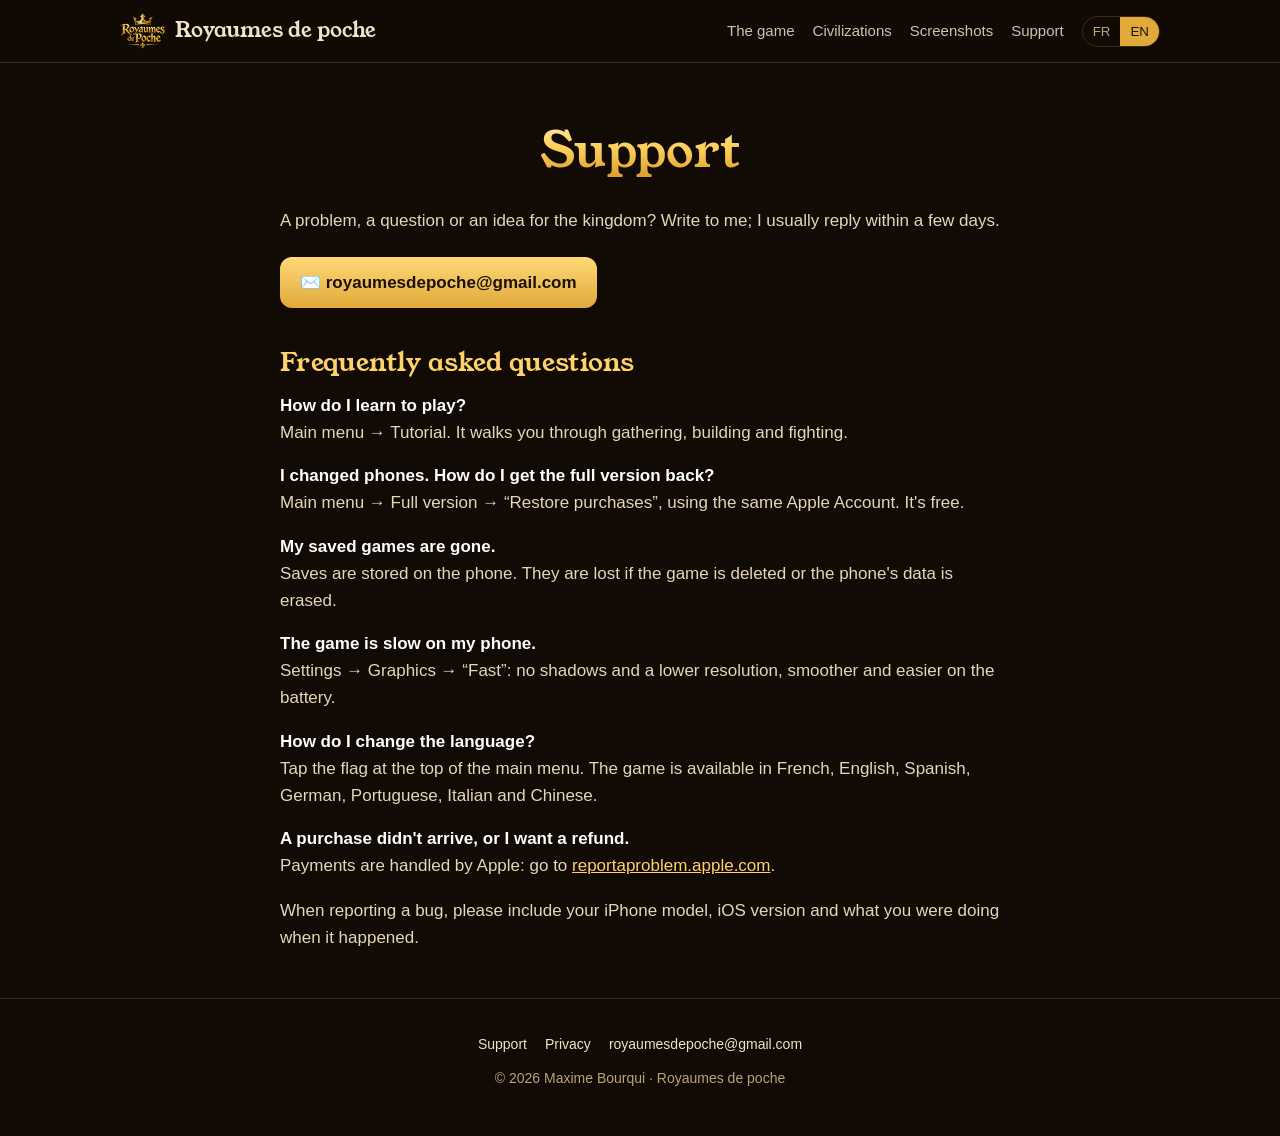
==== assistance.html @ c6513820 "Add files via upload" ====
<!DOCTYPE html>
<html lang="fr" data-l="fr">
<head>
<meta charset="utf-8">
<meta name="viewport" content="width=device-width,initial-scale=1,viewport-fit=cover">
<title>Assistance · Royaumes de poche</title>
<meta name="description" content="Bâtis ton royaume, lève tes armées et écrase tes rivaux. Un vrai jeu de stratégie en temps réel pour iPhone : 4 civilisations, des batailles épiques et des mondes vivants.">
<meta property="og:title" content="Royaumes de poche">
<meta property="og:description" content="Un royaume entier dans ta poche. Stratégie en temps réel pour iPhone.">
<meta property="og:image" content="hero.jpg">
<meta name="theme-color" content="#120a04">
<link rel="icon" href="logo.png">
<link rel="stylesheet" href="style.css">
<script>try{var l=localStorage.getItem('rdpSiteLang')||((navigator.language||'fr').slice(0,2)==='fr'?'fr':'en');document.documentElement.dataset.l=l;document.documentElement.lang=l}catch(e){}</script>
</head>
<body>
<header class="top"><div class="wrap">
  <a class="brand" href="index.html"><img src="logo.png" alt=""><span>Royaumes de poche</span></a>
  <nav class="nav">
    <a href="index.html#jeu"><span class="fr">Le jeu</span><span class="en">The game</span></a>
    <a href="index.html#civilisations"><span class="fr">Civilisations</span><span class="en">Civilizations</span></a>
    <a href="index.html#images"><span class="fr">Images</span><span class="en">Screenshots</span></a>
    <a href="assistance.html"><span class="fr">Assistance</span><span class="en">Support</span></a>
    <div class="lang"><button data-set="fr">FR</button><button data-set="en">EN</button></div>
  </nav>
</div></header>
<main class="doc"><div class="fr"><h1 class="gold">Assistance</h1><p>Un problème, une question ou une idée pour le royaume ? Écris-moi, je réponds en général sous quelques jours.</p>
<a class="mail" href="mailto:royaumesdepoche@gmail.com?subject=Royaumes%20de%20poche">✉️ royaumesdepoche@gmail.com</a>
<h2>Questions fréquentes</h2>
<p class="q"><b>Comment apprendre à jouer ?</b><br>Menu principal → Tutoriel. Il explique la récolte, la construction et les combats pas à pas.</p>
<p class="q"><b>J'ai changé de téléphone, comment récupérer la version complète ?</b><br>Menu principal → Version complète → « Restaurer mes achats », avec le même compte Apple. C'est gratuit.</p>
<p class="q"><b>Mes parties ont disparu.</b><br>Les sauvegardes sont enregistrées sur le téléphone. Elles sont perdues si le jeu est supprimé ou si les données du téléphone sont effacées.</p>
<p class="q"><b>Le jeu rame sur mon téléphone.</b><br>Réglages → Graphismes → « Rapide » : sans ombres et en résolution réduite, c'est plus fluide et ça économise la batterie.</p>
<p class="q"><b>Comment changer la langue ?</b><br>Touche le drapeau en haut du menu principal. Le jeu existe en français, anglais, espagnol, allemand, portugais, italien et chinois.</p>
<p class="q"><b>Un achat n'est pas arrivé ou je veux un remboursement.</b><br>Les paiements sont gérés par Apple : rends-toi sur <a href="https://reportaproblem.apple.com">reportaproblem.apple.com</a>.</p>
<p>Si tu signales un bug, indique ton modèle d'iPhone, ta version d'iOS et ce que tu faisais quand il est apparu.</p></div><div class="en"><h1 class="gold">Support</h1><p>A problem, a question or an idea for the kingdom? Write to me; I usually reply within a few days.</p>
<a class="mail" href="mailto:royaumesdepoche@gmail.com?subject=Royaumes%20de%20poche">✉️ royaumesdepoche@gmail.com</a>
<h2>Frequently asked questions</h2>
<p class="q"><b>How do I learn to play?</b><br>Main menu → Tutorial. It walks you through gathering, building and fighting.</p>
<p class="q"><b>I changed phones. How do I get the full version back?</b><br>Main menu → Full version → “Restore purchases”, using the same Apple Account. It's free.</p>
<p class="q"><b>My saved games are gone.</b><br>Saves are stored on the phone. They are lost if the game is deleted or the phone's data is erased.</p>
<p class="q"><b>The game is slow on my phone.</b><br>Settings → Graphics → “Fast”: no shadows and a lower resolution, smoother and easier on the battery.</p>
<p class="q"><b>How do I change the language?</b><br>Tap the flag at the top of the main menu. The game is available in French, English, Spanish, German, Portuguese, Italian and Chinese.</p>
<p class="q"><b>A purchase didn't arrive, or I want a refund.</b><br>Payments are handled by Apple: go to <a href="https://reportaproblem.apple.com">reportaproblem.apple.com</a>.</p>
<p>When reporting a bug, please include your iPhone model, iOS version and what you were doing when it happened.</p></div></main>
<footer><div class="wrap">
  <div class="links">
    <a href="assistance.html"><span class="fr">Assistance</span><span class="en">Support</span></a>
    <a href="confidentialite.html"><span class="fr">Confidentialité</span><span class="en">Privacy</span></a>
    <a href="mailto:royaumesdepoche@gmail.com">royaumesdepoche@gmail.com</a>
  </div>
  © 2026 Maxime Bourqui · Royaumes de poche
</div></footer>
<script>document.querySelectorAll('[data-set]').forEach(function(b){var l=b.dataset.set;if(document.documentElement.dataset.l===l)b.classList.add('on');b.onclick=function(){document.documentElement.dataset.l=l;document.documentElement.lang=l;try{localStorage.setItem('rdpSiteLang',l)}catch(e){}document.querySelectorAll('[data-set]').forEach(function(x){x.classList.toggle('on',x.dataset.set===l)})}})</script>
</body>
</html>
---- style.css ----
@font-face{font-family:Titre;src:url(titre.woff) format('woff');font-display:swap}
:root{--bg:#120a04;--bg2:#1c1208;--card:#21160b;--line:#3d2c15;--gold:#ffd36a;--gold2:#e0a93a;--txt:#efe3c8;--mut:#b9a47c;color-scheme:dark}
*{box-sizing:border-box}
html{scroll-behavior:smooth}
body{margin:0;background:var(--bg);color:var(--txt);font:17px/1.6 -apple-system,BlinkMacSystemFont,"Segoe UI",Roboto,sans-serif;-webkit-font-smoothing:antialiased}
a{color:var(--gold)}
img{max-width:100%;display:block}
.wrap{max-width:1080px;margin:0 auto;padding:0 20px}
h1,h2,h3{font-family:Titre,Georgia,serif;font-weight:400;letter-spacing:.3px;margin:0}
.gold{background:linear-gradient(#fff3c4,#ffcf5a 45%,#c98a1c);-webkit-background-clip:text;background-clip:text;-webkit-text-fill-color:transparent}

/* barre du haut */
.top{position:sticky;top:0;z-index:20;background:rgba(18,10,4,.86);-webkit-backdrop-filter:blur(10px);backdrop-filter:blur(10px);border-bottom:1px solid var(--line)}
.top .wrap{display:flex;align-items:center;gap:14px;height:62px}
.brand{display:flex;align-items:center;gap:10px;text-decoration:none;color:var(--txt);font-family:Titre,Georgia,serif;font-size:21px;white-space:nowrap}
.brand img{height:36px;width:auto}
.nav{display:flex;gap:18px;margin-left:auto;align-items:center}
.nav a{color:var(--txt);text-decoration:none;font-size:15px;opacity:.85}
.nav a:hover{opacity:1;color:var(--gold)}
.lang{display:flex;border:1px solid var(--line);border-radius:999px;overflow:hidden}
.lang button{background:none;border:0;color:var(--mut);font:600 13px/1 inherit;padding:7px 10px;cursor:pointer}
.lang button.on{background:var(--gold2);color:#1a1208}
@media(max-width:720px){.nav a{display:none}.brand span{display:none}}

/* héros */
.hero{position:relative;overflow:hidden;text-align:center;padding:70px 0 80px;background:#0e0803}
.hero::before{content:"";position:absolute;inset:0;background:url(hero.jpg) center/cover;opacity:.55;transform:scale(1.05)}
.hero::after{content:"";position:absolute;inset:0;background:radial-gradient(70% 60% at 50% 40%,rgba(18,10,4,.15),rgba(18,10,4,.92) 80%),linear-gradient(rgba(18,10,4,0) 60%,var(--bg))}
.hero .wrap{position:relative;z-index:1}
.hero .logo{width:min(320px,70vw);margin:0 auto 10px;filter:drop-shadow(0 10px 30px rgba(0,0,0,.7))}
.hero h1{font-size:clamp(40px,7vw,68px);line-height:1.05;filter:drop-shadow(0 4px 0 #3a2208) drop-shadow(0 0 18px rgba(0,0,0,.9))}
.hero p.sub{font-size:clamp(18px,2.6vw,22px);margin:14px auto 28px;max-width:620px;color:#f6ead0;text-shadow:0 2px 10px #000}
.cta{display:flex;gap:12px;justify-content:center;flex-wrap:wrap}
.btn{display:inline-flex;align-items:center;gap:8px;border-radius:14px;padding:14px 22px;font-weight:700;text-decoration:none;font-size:16px}
.btn.main{background:linear-gradient(#ffd977,#e0a93a);color:#1a1208;box-shadow:0 8px 24px rgba(224,169,58,.25)}
.btn.ghost{border:1px solid var(--gold2);color:var(--gold)}
.pill{display:inline-block;margin-top:18px;font-size:14px;color:var(--mut)}

/* sections */
section{padding:70px 0}
.sh{text-align:center;margin-bottom:34px}
.sh h2{font-size:clamp(32px,5vw,46px)}
.sh p{color:var(--mut);margin:8px auto 0;max-width:620px}
.grid{display:grid;gap:16px;grid-template-columns:repeat(auto-fit,minmax(240px,1fr))}
@media(min-width:900px){.grid{grid-template-columns:repeat(3,1fr)}}
.card{background:linear-gradient(var(--card),var(--bg2));border:1px solid var(--line);border-radius:18px;padding:22px}
.card .ic{font-size:32px;line-height:1}
.card h3{font-size:24px;color:var(--gold);margin:10px 0 6px}
.card p{margin:0;color:#ddd0b3;font-size:16px}

/* civilisations */
.civs{display:grid;gap:16px;grid-template-columns:repeat(auto-fit,minmax(230px,1fr))}
.civ{border:1px solid var(--line);border-radius:18px;overflow:hidden;background:var(--card)}
.civ .im{aspect-ratio:4/3;background-size:cover;background-position:center 40%}
.civ .tx{padding:16px 18px 20px}
.civ h3{font-size:26px;color:var(--gold)}
.civ p{margin:6px 0 10px;color:#ddd0b3;font-size:15px}
.civ .uu{font-size:14px;color:var(--mut)}

/* galerie */
.gal{display:flex;gap:14px;overflow-x:auto;scroll-snap-type:x mandatory;padding:4px 20px 14px;margin:0 -20px}
.gal figure{flex:0 0 min(260px,68vw);margin:0;scroll-snap-align:center;border-radius:20px;overflow:hidden;border:1px solid var(--line);background:#000;position:relative}
.gal img{aspect-ratio:9/16;object-fit:cover;width:100%}
.gal figcaption{position:absolute;left:0;right:0;bottom:0;padding:30px 14px 14px;background:linear-gradient(rgba(0,0,0,0),rgba(0,0,0,.85));font-family:Titre,Georgia,serif;font-size:22px;color:#fff}

/* offre */
.offer{display:grid;gap:16px;grid-template-columns:repeat(auto-fit,minmax(260px,1fr))}
.offer .card h3{font-size:28px}
.offer ul{margin:10px 0 0;padding-left:20px;color:#ddd0b3}
.offer li{margin:4px 0}
.tag{-webkit-text-fill-color:#1a1208;display:inline-block;background:var(--gold2);color:#1a1208;font-weight:800;font-size:12px;padding:3px 9px;border-radius:999px;vertical-align:middle;margin-left:6px}

/* pages de texte */
.doc{max-width:760px;margin:0 auto;padding:50px 20px 30px}
.doc h1{font-size:clamp(34px,6vw,48px);text-align:center;margin-bottom:6px}
.doc .date{text-align:center;color:var(--mut);font-size:14px;margin-bottom:26px}
.doc h2{font-size:26px;color:var(--gold);margin:30px 0 8px}
.doc p,.doc li{color:#e4d6b8}
.doc .box{background:var(--card);border:1px solid var(--line);border-radius:18px;padding:22px 24px;margin:18px 0}
.doc .mail{display:inline-block;background:linear-gradient(#ffd977,#e0a93a);color:#1a1208;font-weight:800;text-decoration:none;border-radius:12px;padding:12px 20px;margin:6px 0 4px}
.doc .q{margin:0 0 16px}
.doc .q b{color:#fff}

/* pied */
footer{border-top:1px solid var(--line);padding:34px 0 46px;text-align:center;color:var(--mut);font-size:14px}
footer .links{display:flex;gap:18px;justify-content:center;flex-wrap:wrap;margin-bottom:12px}
footer a{color:var(--txt);text-decoration:none}
footer a:hover{color:var(--gold)}

/* langue */
[data-l="en"] .fr{display:none}
[data-l="fr"] .en{display:none}
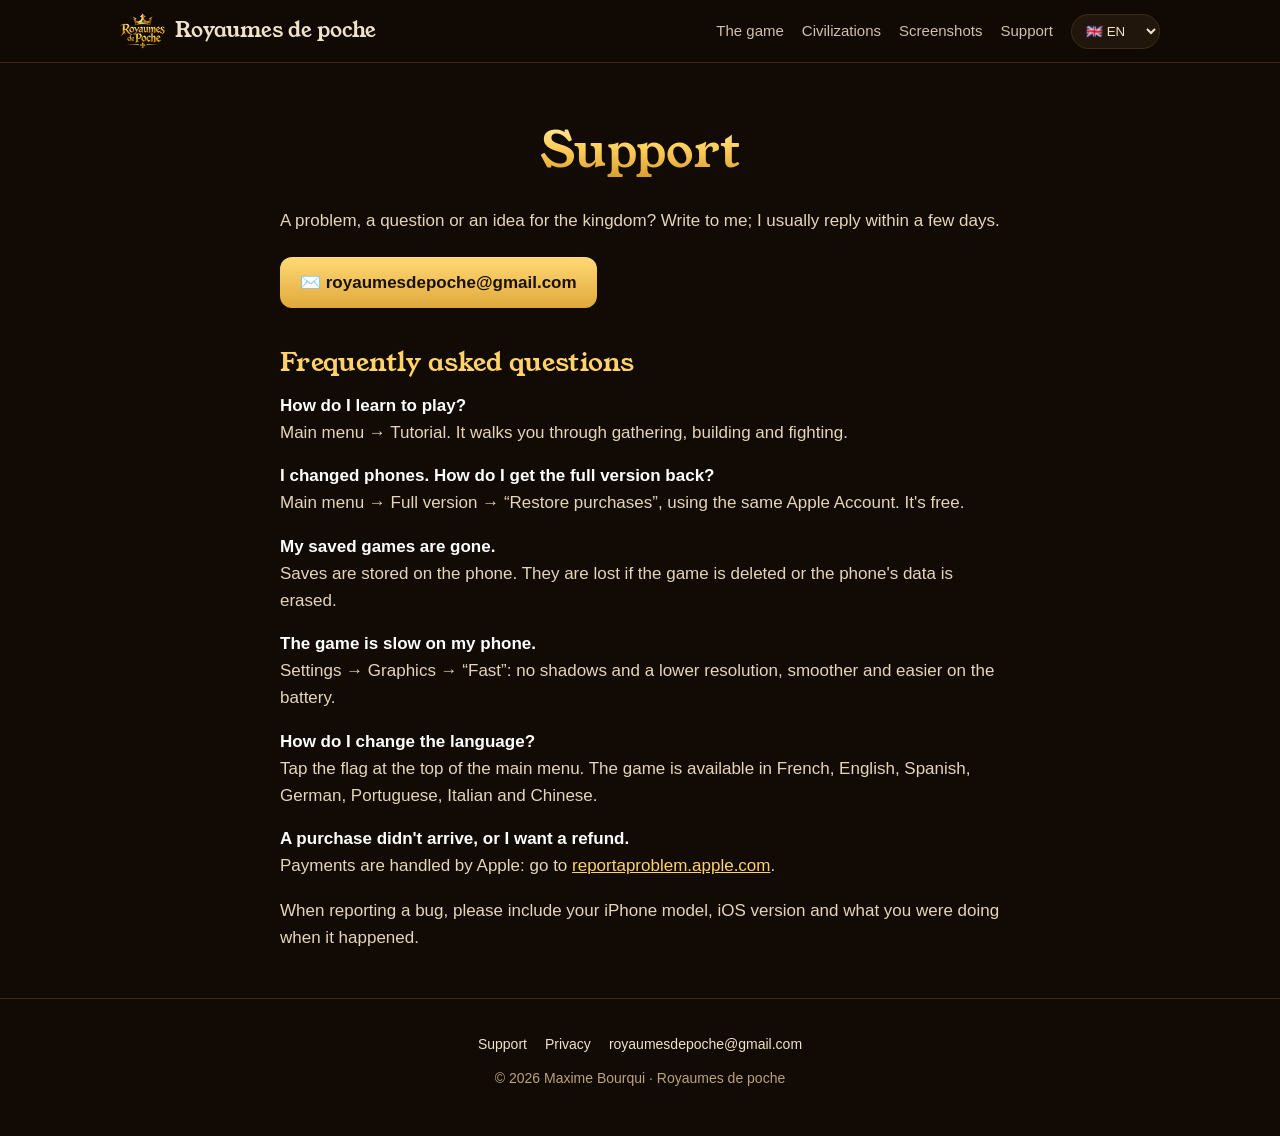
==== commit 1678cf7b: "Add files via upload" ====
--- a/assistance.html
+++ b/assistance.html
@@ -11,17 +11,17 @@
 <meta name="theme-color" content="#120a04">
 <link rel="icon" href="logo.png">
 <link rel="stylesheet" href="style.css">
-<script>try{var l=localStorage.getItem('rdpSiteLang')||((navigator.language||'fr').slice(0,2)==='fr'?'fr':'en');document.documentElement.dataset.l=l;document.documentElement.lang=l}catch(e){}</script>
+<script>try{var L=['fr','en','es','de','pt','it','zh'],n=(navigator.language||'en').slice(0,2),l=localStorage.getItem('rdpSiteLang')||(L.indexOf(n)>=0?n:'en');document.documentElement.dataset.l=l;document.documentElement.lang=l}catch(e){}</script>
 </head>
 <body>
 <header class="top"><div class="wrap">
   <a class="brand" href="index.html"><img src="logo.png" alt=""><span>Royaumes de poche</span></a>
   <nav class="nav">
-    <a href="index.html#jeu"><span class="fr">Le jeu</span><span class="en">The game</span></a>
-    <a href="index.html#civilisations"><span class="fr">Civilisations</span><span class="en">Civilizations</span></a>
-    <a href="index.html#images"><span class="fr">Images</span><span class="en">Screenshots</span></a>
-    <a href="assistance.html"><span class="fr">Assistance</span><span class="en">Support</span></a>
-    <div class="lang"><button data-set="fr">FR</button><button data-set="en">EN</button></div>
+    <a href="index.html#jeu"><span class="fr">Le jeu</span><span class="en">The game</span><span class="es">El juego</span><span class="de">Das Spiel</span><span class="pt">O jogo</span><span class="it">Il gioco</span><span class="zh">游戏介绍</span></a>
+    <a href="index.html#civilisations"><span class="fr">Civilisations</span><span class="en">Civilizations</span><span class="es">Civilizaciones</span><span class="de">Zivilisationen</span><span class="pt">Civilizações</span><span class="it">Civiltà</span><span class="zh">文明</span></a>
+    <a href="index.html#images"><span class="fr">Images</span><span class="en">Screenshots</span><span class="es">Imágenes</span><span class="de">Bilder</span><span class="pt">Imagens</span><span class="it">Immagini</span><span class="zh">游戏截图</span></a>
+    <a href="assistance.html"><span class="fr">Assistance</span><span class="en">Support</span><span class="es">Soporte</span><span class="de">Support</span><span class="pt">Suporte</span><span class="it">Assistenza</span><span class="zh">支持</span></a>
+    <select class="langsel" aria-label="Langue"><option value="fr">🇫🇷 FR</option><option value="en">🇬🇧 EN</option><option value="es">🇪🇸 ES</option><option value="de">🇩🇪 DE</option><option value="pt">🇵🇹 PT</option><option value="it">🇮🇹 IT</option><option value="zh">🇨🇳 中文</option></select>
   </nav>
 </div></header>
 <main class="doc"><div class="fr"><h1 class="gold">Assistance</h1><p>Un problème, une question ou une idée pour le royaume ? Écris-moi, je réponds en général sous quelques jours.</p>
@@ -42,15 +42,60 @@
 <p class="q"><b>The game is slow on my phone.</b><br>Settings → Graphics → “Fast”: no shadows and a lower resolution, smoother and easier on the battery.</p>
 <p class="q"><b>How do I change the language?</b><br>Tap the flag at the top of the main menu. The game is available in French, English, Spanish, German, Portuguese, Italian and Chinese.</p>
 <p class="q"><b>A purchase didn't arrive, or I want a refund.</b><br>Payments are handled by Apple: go to <a href="https://reportaproblem.apple.com">reportaproblem.apple.com</a>.</p>
-<p>When reporting a bug, please include your iPhone model, iOS version and what you were doing when it happened.</p></div></main>
+<p>When reporting a bug, please include your iPhone model, iOS version and what you were doing when it happened.</p></div><div class="es"><h1 class="gold">Soporte</h1><p>¿Un problema, una pregunta o una idea para el reino? Escríbeme, normalmente respondo en pocos días.</p>
+<a class="mail" href="mailto:royaumesdepoche@gmail.com?subject=Royaumes%20de%20poche">✉️ royaumesdepoche@gmail.com</a>
+<h2>Preguntas frecuentes</h2>
+<p class="q"><b>¿Cómo aprendo a jugar?</b><br>Menú principal → Tutorial. Te explica paso a paso la recolección, la construcción y los combates.</p>
+<p class="q"><b>He cambiado de teléfono, ¿cómo recupero la versión completa?</b><br>Menú principal → Versión completa → «Restaurar compras», con la misma cuenta de Apple. Es gratis.</p>
+<p class="q"><b>Mis partidas han desaparecido.</b><br>Las partidas se guardan en el teléfono. Se pierden si borras el juego o los datos del teléfono.</p>
+<p class="q"><b>El juego va lento en mi teléfono.</b><br>Ajustes → Gráficos → «Rápido»: sin sombras y con menor resolución, va más fluido y ahorra batería.</p>
+<p class="q"><b>¿Cómo cambio el idioma?</b><br>Toca la bandera en la parte superior del menú principal. El juego está en francés, inglés, español, alemán, portugués, italiano y chino.</p>
+<p class="q"><b>Una compra no ha llegado o quiero un reembolso.</b><br>Los pagos los gestiona Apple: ve a <a href="https://reportaproblem.apple.com">reportaproblem.apple.com</a>.</p>
+<p>Si informas de un error, indica tu modelo de iPhone, tu versión de iOS y qué estabas haciendo cuando ocurrió.</p></div><div class="de"><h1 class="gold">Support</h1><p>Ein Problem, eine Frage oder eine Idee für das Königreich? Schreib mir, ich antworte meist innerhalb weniger Tage.</p>
+<a class="mail" href="mailto:royaumesdepoche@gmail.com?subject=Royaumes%20de%20poche">✉️ royaumesdepoche@gmail.com</a>
+<h2>Häufige Fragen</h2>
+<p class="q"><b>Wie lerne ich das Spiel?</b><br>Hauptmenü → Tutorial. Es erklärt Schritt für Schritt Sammeln, Bauen und Kämpfen.</p>
+<p class="q"><b>Ich habe ein neues Handy. Wie bekomme ich die Vollversion zurück?</b><br>Hauptmenü → Vollversion → „Käufe wiederherstellen“, mit demselben Apple Account. Das ist kostenlos.</p>
+<p class="q"><b>Meine Spielstände sind weg.</b><br>Spielstände werden auf dem Handy gespeichert. Sie gehen verloren, wenn das Spiel oder die Daten des Handys gelöscht werden.</p>
+<p class="q"><b>Das Spiel ruckelt auf meinem Handy.</b><br>Einstellungen → Grafik → „Schnell“: ohne Schatten und mit geringerer Auflösung läuft es flüssiger und schont den Akku.</p>
+<p class="q"><b>Wie ändere ich die Sprache?</b><br>Tippe oben im Hauptmenü auf die Flagge. Das Spiel gibt es auf Französisch, Englisch, Spanisch, Deutsch, Portugiesisch, Italienisch und Chinesisch.</p>
+<p class="q"><b>Ein Kauf ist nicht angekommen oder ich möchte eine Erstattung.</b><br>Zahlungen werden von Apple abgewickelt: Gehe zu <a href="https://reportaproblem.apple.com">reportaproblem.apple.com</a>.</p>
+<p>Wenn du einen Fehler meldest, nenne bitte dein iPhone-Modell, deine iOS-Version und was du gerade getan hast.</p></div><div class="pt"><h1 class="gold">Suporte</h1><p>Um problema, uma pergunta ou uma ideia para o reino? Escreve-me, costumo responder em poucos dias.</p>
+<a class="mail" href="mailto:royaumesdepoche@gmail.com?subject=Royaumes%20de%20poche">✉️ royaumesdepoche@gmail.com</a>
+<h2>Perguntas frequentes</h2>
+<p class="q"><b>Como aprendo a jogar?</b><br>Menu principal → Tutorial. Explica passo a passo a recolha, a construção e os combates.</p>
+<p class="q"><b>Mudei de telemóvel, como recupero a versão completa?</b><br>Menu principal → Versão completa → «Restaurar compras», com a mesma conta Apple. É grátis.</p>
+<p class="q"><b>As minhas partidas desapareceram.</b><br>As partidas são guardadas no telemóvel. Perdem-se se apagares o jogo ou os dados do telemóvel.</p>
+<p class="q"><b>O jogo está lento no meu telemóvel.</b><br>Definições → Gráficos → «Rápido»: sem sombras e com resolução menor, fica mais fluido e poupa bateria.</p>
+<p class="q"><b>Como mudo o idioma?</b><br>Toca na bandeira no topo do menu principal. O jogo está em francês, inglês, espanhol, alemão, português, italiano e chinês.</p>
+<p class="q"><b>Uma compra não chegou ou quero um reembolso.</b><br>Os pagamentos são geridos pela Apple: vai a <a href="https://reportaproblem.apple.com">reportaproblem.apple.com</a>.</p>
+<p>Se reportares um erro, indica o modelo do teu iPhone, a versão do iOS e o que estavas a fazer quando aconteceu.</p></div><div class="it"><h1 class="gold">Assistenza</h1><p>Un problema, una domanda o un’idea per il regno? Scrivimi, di solito rispondo in pochi giorni.</p>
+<a class="mail" href="mailto:royaumesdepoche@gmail.com?subject=Royaumes%20de%20poche">✉️ royaumesdepoche@gmail.com</a>
+<h2>Domande frequenti</h2>
+<p class="q"><b>Come imparo a giocare?</b><br>Menu principale → Tutorial. Spiega passo passo raccolta, costruzione e combattimenti.</p>
+<p class="q"><b>Ho cambiato telefono, come recupero la versione completa?</b><br>Menu principale → Versione completa → «Ripristina acquisti», con lo stesso Account Apple. È gratis.</p>
+<p class="q"><b>Le mie partite sono sparite.</b><br>Le partite sono salvate sul telefono. Si perdono se elimini il gioco o i dati del telefono.</p>
+<p class="q"><b>Il gioco va a scatti sul mio telefono.</b><br>Impostazioni → Grafica → «Veloce»: senza ombre e con risoluzione ridotta è più fluido e consuma meno batteria.</p>
+<p class="q"><b>Come cambio la lingua?</b><br>Tocca la bandiera in alto nel menu principale. Il gioco è disponibile in francese, inglese, spagnolo, tedesco, portoghese, italiano e cinese.</p>
+<p class="q"><b>Un acquisto non è arrivato o voglio un rimborso.</b><br>I pagamenti sono gestiti da Apple: vai su <a href="https://reportaproblem.apple.com">reportaproblem.apple.com</a>.</p>
+<p>Se segnali un bug, indica il modello di iPhone, la versione di iOS e cosa stavi facendo quando è successo.</p></div><div class="zh"><h1 class="gold">支持</h1><p>遇到问题、有疑问，或者对王国有好点子？给我写信吧，我通常会在几天内回复。</p>
+<a class="mail" href="mailto:royaumesdepoche@gmail.com?subject=Royaumes%20de%20poche">✉️ royaumesdepoche@gmail.com</a>
+<h2>常见问题</h2>
+<p class="q"><b>如何学会玩？</b><br>主菜单 → 教程。会一步步讲解采集、建造和战斗。</p>
+<p class="q"><b>换了手机，怎样找回完整版？</b><br>主菜单 → 完整版 → “恢复购买”，使用同一个 Apple 账户即可，免费。</p>
+<p class="q"><b>我的存档不见了。</b><br>存档保存在手机上。删除游戏或清除手机数据后会丢失。</p>
+<p class="q"><b>游戏在我的手机上很卡。</b><br>设置 → 画质 → “快速”：关闭阴影并降低分辨率，运行更流畅也更省电。</p>
+<p class="q"><b>如何切换语言？</b><br>点击主菜单顶部的旗帜。游戏支持法语、英语、西班牙语、德语、葡萄牙语、意大利语和中文。</p>
+<p class="q"><b>购买未到账或想退款。</b><br>付款由 Apple 处理：请前往 <a href="https://reportaproblem.apple.com">reportaproblem.apple.com</a>。</p>
+<p>报告问题时，请注明你的 iPhone 型号、iOS 版本以及问题发生时你在做什么。</p></div></main>
 <footer><div class="wrap">
   <div class="links">
-    <a href="assistance.html"><span class="fr">Assistance</span><span class="en">Support</span></a>
-    <a href="confidentialite.html"><span class="fr">Confidentialité</span><span class="en">Privacy</span></a>
+    <a href="assistance.html"><span class="fr">Assistance</span><span class="en">Support</span><span class="es">Soporte</span><span class="de">Support</span><span class="pt">Suporte</span><span class="it">Assistenza</span><span class="zh">支持</span></a>
+    <a href="confidentialite.html"><span class="fr">Confidentialité</span><span class="en">Privacy</span><span class="es">Privacidad</span><span class="de">Datenschutz</span><span class="pt">Privacidade</span><span class="it">Privacy</span><span class="zh">隐私</span></a>
     <a href="mailto:royaumesdepoche@gmail.com">royaumesdepoche@gmail.com</a>
   </div>
   © 2026 Maxime Bourqui · Royaumes de poche
 </div></footer>
-<script>document.querySelectorAll('[data-set]').forEach(function(b){var l=b.dataset.set;if(document.documentElement.dataset.l===l)b.classList.add('on');b.onclick=function(){document.documentElement.dataset.l=l;document.documentElement.lang=l;try{localStorage.setItem('rdpSiteLang',l)}catch(e){}document.querySelectorAll('[data-set]').forEach(function(x){x.classList.toggle('on',x.dataset.set===l)})}})</script>
+<script>(function(){var s=document.querySelector('.langsel');if(!s)return;s.value=document.documentElement.dataset.l;s.onchange=function(){var l=s.value;document.documentElement.dataset.l=l;document.documentElement.lang=l;try{localStorage.setItem('rdpSiteLang',l)}catch(e){}}})()</script>
 </body>
 </html>
--- a/style.css
+++ b/style.css
@@ -17,7 +17,7 @@
 .nav{display:flex;gap:18px;margin-left:auto;align-items:center}
 .nav a{color:var(--txt);text-decoration:none;font-size:15px;opacity:.85}
 .nav a:hover{opacity:1;color:var(--gold)}
-.lang{display:flex;border:1px solid var(--line);border-radius:999px;overflow:hidden}
+.langsel{background:var(--card);color:var(--txt);border:1px solid var(--line);border-radius:999px;font:600 14px/1 inherit;padding:8px 10px}
 .lang button{background:none;border:0;color:var(--mut);font:600 13px/1 inherit;padding:7px 10px;cursor:pointer}
 .lang button.on{background:var(--gold2);color:#1a1208}
 @media(max-width:720px){.nav a{display:none}.brand span{display:none}}
@@ -72,7 +72,7 @@
 
 /* pages de texte */
 .doc{max-width:760px;margin:0 auto;padding:50px 20px 30px}
-.doc h1{font-size:clamp(34px,6vw,48px);text-align:center;margin-bottom:6px}
+.doc h1{font-size:clamp(30px,6vw,48px);overflow-wrap:break-word;-webkit-hyphens:auto;hyphens:auto;text-align:center;margin-bottom:6px}
 .doc .date{text-align:center;color:var(--mut);font-size:14px;margin-bottom:26px}
 .doc h2{font-size:26px;color:var(--gold);margin:30px 0 8px}
 .doc p,.doc li{color:#e4d6b8}
@@ -88,5 +88,13 @@
 footer a:hover{color:var(--gold)}
 
 /* langue */
-[data-l="en"] .fr{display:none}
-[data-l="fr"] .en{display:none}
+html:not([data-l="fr"]) .fr{display:none}
+html:not([data-l="en"]) .en{display:none}
+html:not([data-l="es"]) .es{display:none}
+html:not([data-l="de"]) .de{display:none}
+html:not([data-l="pt"]) .pt{display:none}
+html:not([data-l="it"]) .it{display:none}
+html:not([data-l="zh"]) .zh{display:none}
+
+.new{display:inline-block;background:#b0281f;color:#fff;font-weight:800;font-size:13px;letter-spacing:1.5px;border-radius:10px;padding:5px 14px;margin-bottom:10px}
+.vid{max-width:360px;margin:0 auto 26px;border-radius:22px;overflow:hidden;border:1px solid var(--line);box-shadow:0 10px 40px rgba(0,0,0,.6);background:#000}.vid video{display:block;width:100%;aspect-ratio:9/16;object-fit:cover}
